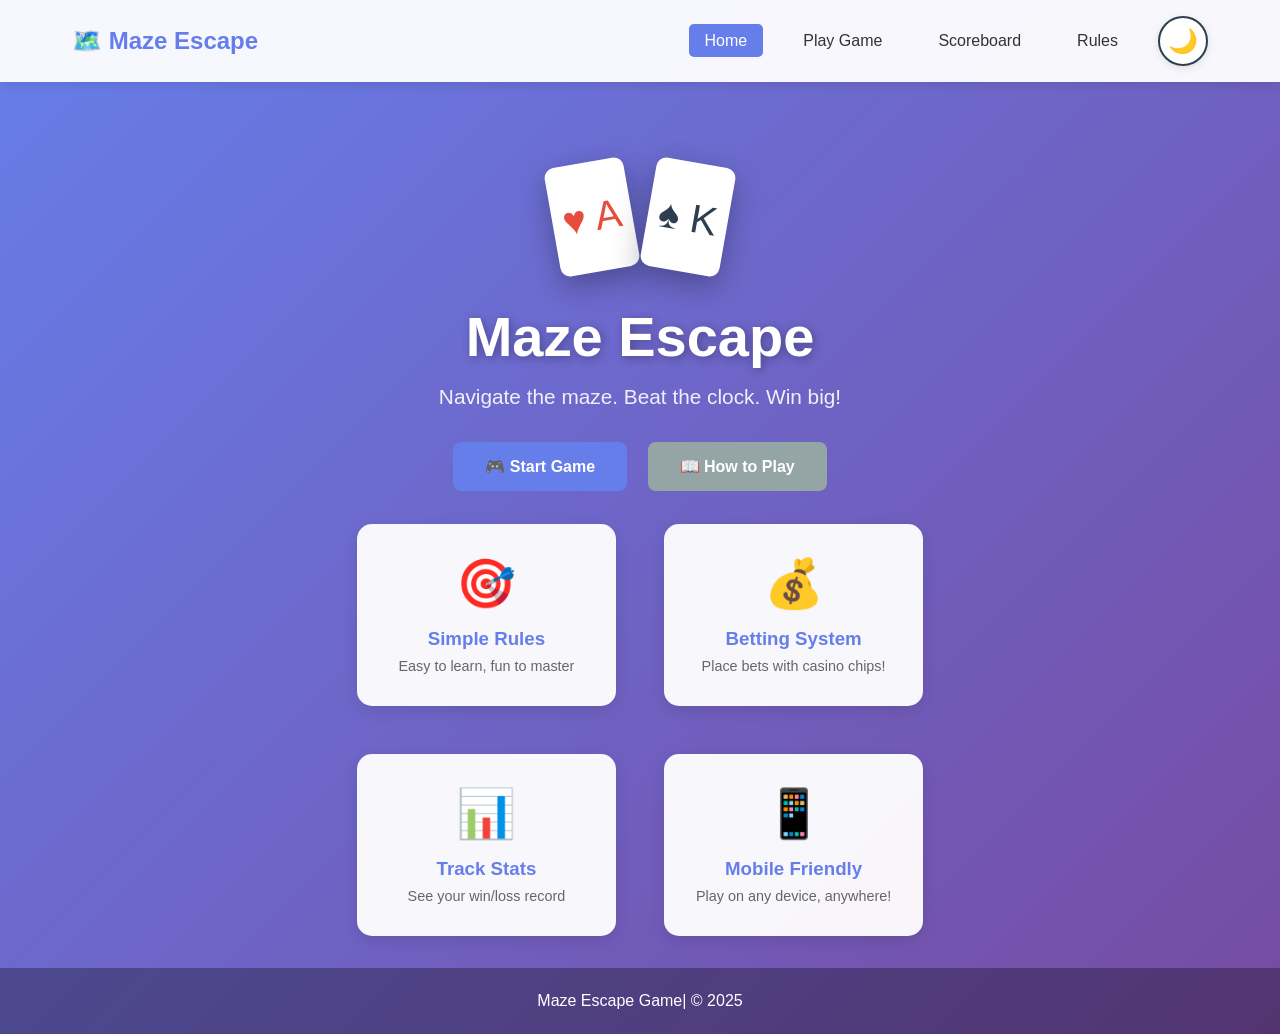
==== index.html @ 045ad128 "The First Commit" ====
<!DOCTYPE html>
<html lang="en">

<head>
    <meta charset="UTF-8">
    <meta name="viewport" content="width=device-width, initial-scale=1.0">
    <title>Home</title>
    <link rel="stylesheet" href="css/main.css">
    <link rel="stylesheet" href="css/home.css">
</head>

<body>

    <nav class="navbar">
        <div class="nav-container">
            <h1 class="nav-logo">🗺️ Maze Escape</h1>
            <ul class="nav-menu">
                <li><a href="index.html" class="active">Home</a></li>
                <li><a href="game.html">Play Game</a></li>
                <li><a href="scoreboard.html">Scoreboard</a></li>
                <li><a href="rules.html">Rules</a></li>
                <li><button class="theme-toggle" onclick="toggleTheme()" id="theme-toggle"
                        title="Toggle Dark Mode">🌙</button></li>
            </ul>
        </div>
    </nav>

    <main class="home-container">
        <div class="hero-section">
            <div class="cards-display">
                <div class="card-fancy red">♥️ A</div>
                <div class="card-fancy black">♠️ K</div>
            </div>
            
            <h1 class="game-title">Maze Escape</h1>
            <p class="game-tagline">Navigate the maze. Beat the clock. Win big!</p>
            
            <div>
                <a href="game.html" class="btn btn-primary">🎮 Start Game</a>
                <a href="rules.html" class="btn btn-secondary">📖 How to Play</a>
            </div>

            <!-- <div class="hero-content">

                <div class="hero-image">
                    <img src="images/maze-boy-image-removebg-preview.png" alt="Boy running into maze">
                </div>

                <div class="hero-text">
                    <h1 class="game-title">Maze Escape</h1>
                    <p class="game-tagline">
                        Navigate the maze. Beat the clock. Win big!
                    </p>

                    <div>
                        <a href="game.html" class="btn btn-primary">🎮 Start Game</a>
                        <a href="rules.html" class="btn btn-secondary">📖 How to Play</a>
                    </div>
                </div>

            </div> -->

            <div class="features">
                <div class="feature">
                    <span class="feature-icon">🎯</span>
                    <h3>Simple Rules</h3>
                    <p>Easy to learn, fun to master</p>
                </div>
                <div class="feature">
                    <span class="feature-icon">💰</span>
                    <h3>Betting System</h3>
                    <p>Place bets with casino chips!</p>
                </div>
                <div class="feature">
                    <span class="feature-icon">📊</span>
                    <h3>Track Stats</h3>
                    <p>See your win/loss record</p>
                </div>
                <div class="feature">
                    <span class="feature-icon">📱</span>
                    <h3>Mobile Friendly</h3>
                    <p>Play on any device, anywhere!</p>
                </div>
            </div>
        </div>
    </main>

    <footer class="footer">
        <p>Maze Escape Game| © 2025</p>
    </footer>

</body>

</html>
---- css/main.css ----
/* ===== RESET & BASE ===== */
* {
    margin: 0;
    padding: 0;
    box-sizing: border-box;
}

:root {
    /* Light Mode Colors */
    --bg-gradient-start: #667eea;
    --bg-gradient-end: #764ba2;
    --nav-bg: rgba(255, 255, 255, 0.95);
    --nav-text: #333;
    --card-bg: white;
    --card-border: #2c3e50;
    --text-primary: #2c3e50;
    --text-secondary: #666;
    --section-bg: white;
    --section-bg-alt: rgba(255, 255, 255, 0.95);
    --message-bg: #ecf0f1;
    --shadow-color: rgba(0, 0, 0, 0.1);
    --shadow-color-heavy: rgba(0, 0, 0, 0.2);
}

[data-theme="dark"] {
    /* Dark Mode Colors */
    --bg-gradient-start: #1a1a2e;
    --bg-gradient-end: #16213e;
    --nav-bg: rgba(30, 30, 46, 0.95);
    --nav-text: #e0e0e0;
    --card-bg: #2d2d44;
    --card-border: #4a4a6a;
    --text-primary: #e0e0e0;
    --text-secondary: #b0b0b0;
    --section-bg: #1e1e2e;
    --section-bg-alt: rgba(30, 30, 46, 0.95);
    --message-bg: #2d2d44;
    --shadow-color: rgba(0, 0, 0, 0.3);
    --shadow-color-heavy: rgba(0, 0, 0, 0.5);
}

body {
    font-family: 'Segoe UI', Tahoma, Geneva, Verdana, sans-serif;
    background: linear-gradient(135deg, var(--bg-gradient-start) 0%, var(--bg-gradient-end) 100%);
    min-height: 100vh;
    color: var(--text-primary);
    transition: background 0.3s ease;
    display: flex;
    flex-direction: column;
}

/* ===== NAVIGATION ===== */
.navbar {
    background: var(--nav-bg);
    box-shadow: 0 2px 10px var(--shadow-color);
    position: sticky;
    top: 0;
    z-index: 100;
    transition: background 0.3s ease;
}

.nav-container {
    max-width: 1200px;
    margin: 0 auto;
    padding: 1rem 2rem;
    display: flex;
    justify-content: space-between;
    align-items: center;
    flex-wrap: wrap;
}

.nav-logo {
    font-size: 1.5rem;
    color: #667eea;
    font-weight: bold;
}

.nav-menu {
    display: flex;
    list-style: none;
    gap: 1.5rem;
    flex-wrap: wrap;
    align-items: center;
}

.nav-menu a {
    text-decoration: none;
    color: var(--nav-text);
    font-weight: 500;
    padding: 0.5rem 1rem;
    border-radius: 5px;
    transition: all 0.3s;
}

.nav-menu a:hover {
    background: #667eea;
    color: white;
}

.nav-menu a.active {
    background: #667eea;
    color: white;
}

/* ===== DARK MODE TOGGLE ===== */
.theme-toggle {
    background: var(--card-bg);
    border: 2px solid var(--card-border);
    color: var(--text-primary);
    width: 50px;
    height: 50px;
    border-radius: 50%;
    display: flex;
    align-items: center;
    justify-content: center;
    cursor: pointer;
    font-size: 1.5rem;
    transition: all 0.3s;
    box-shadow: 0 2px 8px var(--shadow-color);
}

.theme-toggle:hover {
    transform: rotate(180deg) scale(1.1);
    box-shadow: 0 4px 12px var(--shadow-color-heavy);
}

/* ===== BUTTONS ===== */
.btn {
    padding: 1rem 2rem;
    border: none;
    border-radius: 8px;
    font-size: 1rem;
    font-weight: 600;
    cursor: pointer;
    transition: all 0.3s;
    margin: 0.5rem;
    text-decoration: none;
}

.btn-primary {
    background: #667eea;
    color: white;
}

.btn-primary:hover {
    background: #5568d3;
    transform: translateY(-2px);
    box-shadow: 0 5px 15px rgba(102, 126, 234, 0.4);
}

.btn-secondary {
    background: #95a5a6;
    color: white;
}

.btn-secondary:hover {
    background: #7f8c8d;
}

.btn-success {
    background: #2ecc71;
    color: white;
}

.btn-success:hover {
    background: #27ae60;
}

.btn-warning {
    background: #f39c12;
    color: white;
}

.btn-warning:hover {
    background: #e67e22;
}

.btn-danger {
    background: #e74c3c;
    color: white;
}

.btn:disabled {
    opacity: 0.5;
    cursor: not-allowed;
    transform: none !important;
}

/* ===== FOOTER ===== */
.footer {
    background: rgba(0,0,0,0.3);
    color: white;
    text-align: center;
    padding: 1.5rem;
    margin-top: auto;
}

/* ===== RESPONSIVE ===== */
@media (max-width: 768px) {
    .nav-container {
        flex-direction: column;
        gap: 1rem;
    }

    .nav-menu {
        flex-direction: column;
        gap: 0.5rem;
        width: 100%;
        text-align: center;
    }

    .btn {
        width: 100%;
    }
}
---- css/home.css ----
/* ===== HOME PAGE ===== */
.home-container {
    flex: 1;
    display: flex;
    align-items: center;
    justify-content: center;
    padding: 2rem;
    margin-top: 3rem;
}

.hero-section {
    text-align: center;
    max-width: 800px;
}

.cards-display {
    display: flex;
    justify-content: center;
    gap: 1rem;
    margin-bottom: 2rem;
}

.card-fancy {
    width: 80px;
    height: 110px;
    background: white;
    border-radius: 10px;
    display: flex;
    align-items: center;
    justify-content: center;
    font-size: 2.5rem;
    box-shadow: 0 10px 30px rgba(0,0,0,0.3);
    animation: float 3s ease-in-out infinite;
}

.card-fancy.red {
    color: #e74c3c;
}

.card-fancy.black {
    color: #2c3e50;
}

.card-fancy:nth-child(1) {
    transform: rotate(-10deg);
}

.card-fancy:nth-child(2) {
    transform: rotate(10deg);
    animation-delay: 0.5s;
}

@keyframes float {
    0%, 100% { transform: translateY(0) rotate(-10deg); }
    50% { transform: translateY(-20px) rotate(-10deg); }
}

.game-title {
    font-size: 3.5rem;
    color: white;
    margin-bottom: 1rem;
    text-shadow: 2px 2px 10px rgba(0,0,0,0.3);
}

.game-tagline {
    font-size: 1.3rem;
    color: rgba(255,255,255,0.9);
    margin-bottom: 3rem;
}

.features {
    display: grid;
    grid-template-columns: repeat(2, 1fr);  /* Always 2 per row */
    gap: 3rem;
    margin-top: 3rem;
}

.feature {
    background: var(--section-bg-alt);
    padding: 2rem;
    border-radius: 15px;
    box-shadow: 0 5px 15px var(--shadow-color);
    transition: all 0.3s;
}

.feature-icon {
    font-size: 3rem;
    display: block;
    margin-bottom: 1rem;
}

.feature h3 {
    color: #667eea;
    margin-bottom: 0.5rem;
}

.feature p {
    color: var(--text-secondary);
    font-size: 0.9rem;
}

@media (max-width: 768px) {
    .game-title {
        font-size: 2.5rem;
    }
}
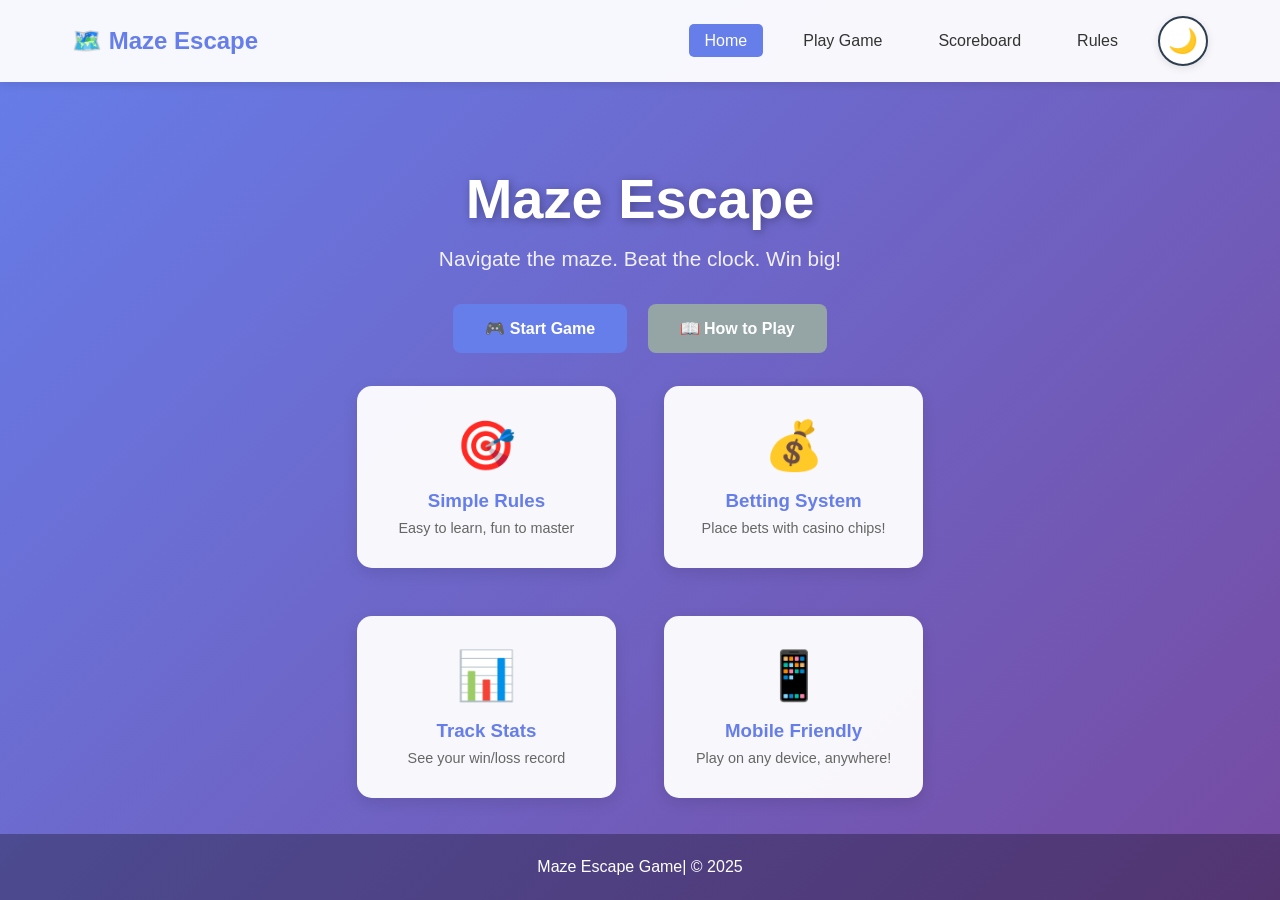
==== commit 22eefdf0: "Update with game.html and game.css" ====
--- a/index.html
+++ b/index.html
@@ -27,10 +27,6 @@
 
     <main class="home-container">
         <div class="hero-section">
-            <div class="cards-display">
-                <div class="card-fancy red">♥️ A</div>
-                <div class="card-fancy black">♠️ K</div>
-            </div>
             
             <h1 class="game-title">Maze Escape</h1>
             <p class="game-tagline">Navigate the maze. Beat the clock. Win big!</p>
@@ -40,25 +36,6 @@
                 <a href="rules.html" class="btn btn-secondary">📖 How to Play</a>
             </div>
 
-            <!-- <div class="hero-content">
-
-                <div class="hero-image">
-                    <img src="images/maze-boy-image-removebg-preview.png" alt="Boy running into maze">
-                </div>
-
-                <div class="hero-text">
-                    <h1 class="game-title">Maze Escape</h1>
-                    <p class="game-tagline">
-                        Navigate the maze. Beat the clock. Win big!
-                    </p>
-
-                    <div>
-                        <a href="game.html" class="btn btn-primary">🎮 Start Game</a>
-                        <a href="rules.html" class="btn btn-secondary">📖 How to Play</a>
-                    </div>
-                </div>
-
-            </div> -->
 
             <div class="features">
                 <div class="feature">
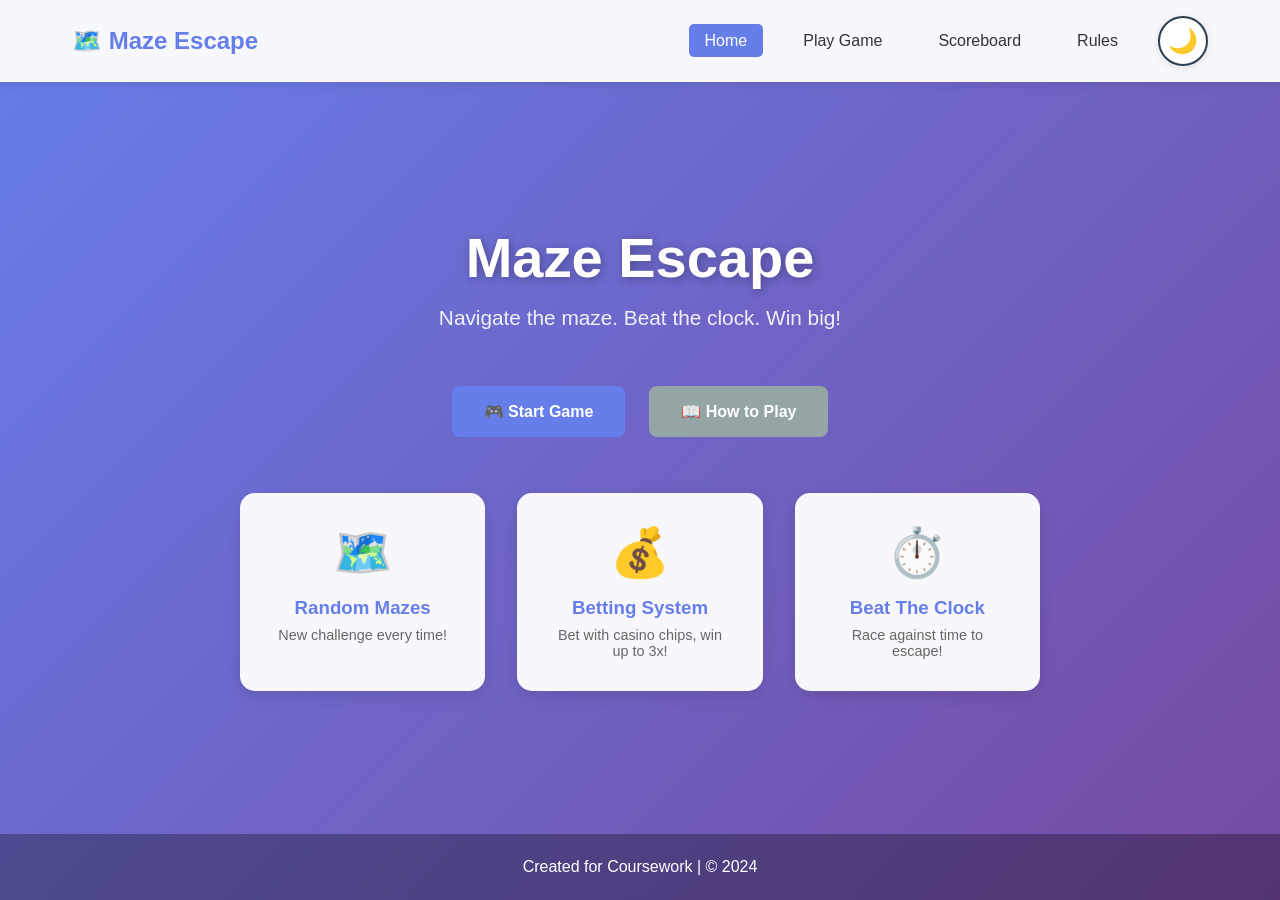
==== commit 208ba996: "Update with mobile responsive view" ====
--- a/index.html
+++ b/index.html
@@ -1,26 +1,30 @@
 <!DOCTYPE html>
 <html lang="en">
-
 <head>
     <meta charset="UTF-8">
     <meta name="viewport" content="width=device-width, initial-scale=1.0">
-    <title>Home</title>
+    <title>Maze Escape - Home</title>
     <link rel="stylesheet" href="css/main.css">
     <link rel="stylesheet" href="css/home.css">
 </head>
-
 <body>
-
     <nav class="navbar">
         <div class="nav-container">
             <h1 class="nav-logo">🗺️ Maze Escape</h1>
-            <ul class="nav-menu">
+
+            <!-- Hamburger button -->
+            <button class="hamburger" id="hamburger" onclick="toggleMenu()" aria-label="Toggle menu">
+                <span></span>
+                <span></span>
+                <span></span>
+            </button>
+
+            <ul class="nav-menu" id="nav-menu">
                 <li><a href="index.html" class="active">Home</a></li>
                 <li><a href="game.html">Play Game</a></li>
                 <li><a href="scoreboard.html">Scoreboard</a></li>
                 <li><a href="rules.html">Rules</a></li>
-                <li><button class="theme-toggle" onclick="toggleTheme()" id="theme-toggle"
-                        title="Toggle Dark Mode">🌙</button></li>
+                <li><button class="theme-toggle" onclick="toggleTheme()" id="theme-toggle" title="Toggle Dark Mode">🌙</button></li>
             </ul>
         </div>
     </nav>
@@ -31,41 +35,35 @@
             <h1 class="game-title">Maze Escape</h1>
             <p class="game-tagline">Navigate the maze. Beat the clock. Win big!</p>
             
-            <div>
+            <div class="btn-group">
                 <a href="game.html" class="btn btn-primary">🎮 Start Game</a>
                 <a href="rules.html" class="btn btn-secondary">📖 How to Play</a>
             </div>
-
-
+            
             <div class="features">
                 <div class="feature">
-                    <span class="feature-icon">🎯</span>
-                    <h3>Simple Rules</h3>
-                    <p>Easy to learn, fun to master</p>
+                    <span class="feature-icon">🗺️</span>
+                    <h3>Random Mazes</h3>
+                    <p>New challenge every time!</p>
                 </div>
                 <div class="feature">
                     <span class="feature-icon">💰</span>
                     <h3>Betting System</h3>
-                    <p>Place bets with casino chips!</p>
+                    <p>Bet with casino chips, win up to 3x!</p>
                 </div>
                 <div class="feature">
-                    <span class="feature-icon">📊</span>
-                    <h3>Track Stats</h3>
-                    <p>See your win/loss record</p>
-                </div>
-                <div class="feature">
-                    <span class="feature-icon">📱</span>
-                    <h3>Mobile Friendly</h3>
-                    <p>Play on any device, anywhere!</p>
+                    <span class="feature-icon">⏱️</span>
+                    <h3>Beat The Clock</h3>
+                    <p>Race against time to escape!</p>
                 </div>
             </div>
         </div>
     </main>
 
     <footer class="footer">
-        <p>Maze Escape Game| © 2025</p>
+        <p>Created for Coursework | © 2024</p>
     </footer>
 
+    <script src="js/main.js"></script>
 </body>
-
 </html>
--- a/css/main.css
+++ b/css/main.css
@@ -102,7 +102,7 @@
     color: white;
 }
 
-/* ===== DARK MODE TOGGLE ===== */
+
 .theme-toggle {
     background: var(--card-bg);
     border: 2px solid var(--card-border);
@@ -124,7 +124,7 @@
     box-shadow: 0 4px 12px var(--shadow-color-heavy);
 }
 
-/* ===== BUTTONS ===== */
+
 .btn {
     padding: 1rem 2rem;
     border: none;
@@ -186,7 +186,7 @@
     transform: none !important;
 }
 
-/* ===== FOOTER ===== */
+
 .footer {
     background: rgba(0,0,0,0.3);
     color: white;
@@ -195,21 +195,108 @@
     margin-top: auto;
 }
 
-/* ===== RESPONSIVE ===== */
+
+.hamburger {
+    display: none;
+    flex-direction: column;
+    justify-content: center;
+    gap: 5px;
+    background: none;
+    border: none;
+    cursor: pointer;
+    padding: 6px;
+    border-radius: 6px;
+    transition: background 0.2s;
+}
+
+.hamburger:hover {
+    background: rgba(102, 126, 234, 0.1);
+}
+
+.hamburger span {
+    display: block;
+    width: 24px;
+    height: 2.5px;
+    background: var(--nav-text);
+    border-radius: 3px;
+    transition: all 0.3s ease;
+    transform-origin: center;
+}
+
+/* animation  */
+.hamburger.active span:nth-child(1) {
+    transform: translateY(7.5px) rotate(45deg);
+}
+.hamburger.active span:nth-child(2) {
+    opacity: 0;
+    transform: scaleX(0);
+}
+.hamburger.active span:nth-child(3) {
+    transform: translateY(-7.5px) rotate(-45deg);
+}
+
+/* Responsive for mobile view  */
 @media (max-width: 768px) {
     .nav-container {
+        flex-wrap: nowrap;
+        padding: 0.85rem 1.25rem;
+        position: relative;
+    }
+
+    .hamburger {
+        display: flex;
+    }
+
+    /* Hide nav menu by default on mobile */
+    .nav-menu {
+        display: none;
         flex-direction: column;
-        gap: 1rem;
-    }
-
-    .nav-menu {
-        flex-direction: column;
-        gap: 0.5rem;
+        gap: 0.25rem;
+        position: absolute;
+        top: 100%;
+        left: 0;
+        right: 0;
+        background: var(--nav-bg);
+        box-shadow: 0 8px 20px var(--shadow-color-heavy);
+        padding: 1rem;
+        z-index: 99;
+        border-top: 1px solid rgba(102,126,234,0.15);
+    }
+
+    .nav-menu.open {
+        display: flex;
+    }
+
+    .nav-menu li {
         width: 100%;
-        text-align: center;
+    }
+
+    .nav-menu a {
+        display: block;
+        width: 100%;
+        padding: 0.75rem 1rem;
+        border-radius: 8px;
+        font-size: 1rem;
+        text-align: left;
+    }
+
+    /* Theme toggle sits at the bottom of the dropdown */
+    .nav-menu li:last-child {
+        border-top: 1px solid rgba(102,126,234,0.15);
+        margin-top: 0.5rem;
+        padding-top: 0.5rem;
+        display: flex;
+        justify-content: flex-start;
+    }
+
+    .theme-toggle {
+        width: 42px;
+        height: 42px;
+        font-size: 1.3rem;
     }
 
     .btn {
         width: 100%;
-    }
-}
+        margin: 0;
+    }
+}
--- a/css/home.css
+++ b/css/home.css
@@ -5,12 +5,19 @@
     align-items: center;
     justify-content: center;
     padding: 2rem;
-    margin-top: 3rem;
 }
 
 .hero-section {
     text-align: center;
     max-width: 800px;
+}
+
+.btn-group {
+    display: flex;
+    flex-wrap: wrap;
+    justify-content: center;
+    gap: 0.5rem;
+    margin-bottom: 1rem;
 }
 
 .cards-display {
@@ -20,40 +27,6 @@
     margin-bottom: 2rem;
 }
 
-.card-fancy {
-    width: 80px;
-    height: 110px;
-    background: white;
-    border-radius: 10px;
-    display: flex;
-    align-items: center;
-    justify-content: center;
-    font-size: 2.5rem;
-    box-shadow: 0 10px 30px rgba(0,0,0,0.3);
-    animation: float 3s ease-in-out infinite;
-}
-
-.card-fancy.red {
-    color: #e74c3c;
-}
-
-.card-fancy.black {
-    color: #2c3e50;
-}
-
-.card-fancy:nth-child(1) {
-    transform: rotate(-10deg);
-}
-
-.card-fancy:nth-child(2) {
-    transform: rotate(10deg);
-    animation-delay: 0.5s;
-}
-
-@keyframes float {
-    0%, 100% { transform: translateY(0) rotate(-10deg); }
-    50% { transform: translateY(-20px) rotate(-10deg); }
-}
 
 .game-title {
     font-size: 3.5rem;
@@ -70,8 +43,8 @@
 
 .features {
     display: grid;
-    grid-template-columns: repeat(2, 1fr);  /* Always 2 per row */
-    gap: 3rem;
+    grid-template-columns: repeat(3, 1fr);
+    gap: 2rem;
     margin-top: 3rem;
 }
 
@@ -103,4 +76,38 @@
     .game-title {
         font-size: 2.5rem;
     }
-}
+
+    /* Stack cards vertically */
+    .cards-display {
+        flex-direction: column;
+        align-items: center;
+        gap: 1.5rem;
+        margin-bottom: 2rem;
+    }
+
+    .game-tagline {
+        font-size: 1.1rem;
+        margin-bottom: 2rem;
+    }
+
+    /* Stack buttons full width */
+    .btn-group {
+        flex-direction: column;
+        align-items: stretch;
+        padding: 0 1rem;
+    }
+
+    .features {
+        grid-template-columns: 1fr;
+        gap: 1rem;
+        margin-top: 2rem;
+    }
+
+    .feature {
+        padding: 1.5rem;
+    }
+
+    .feature-icon {
+        font-size: 2.5rem;
+    }
+}
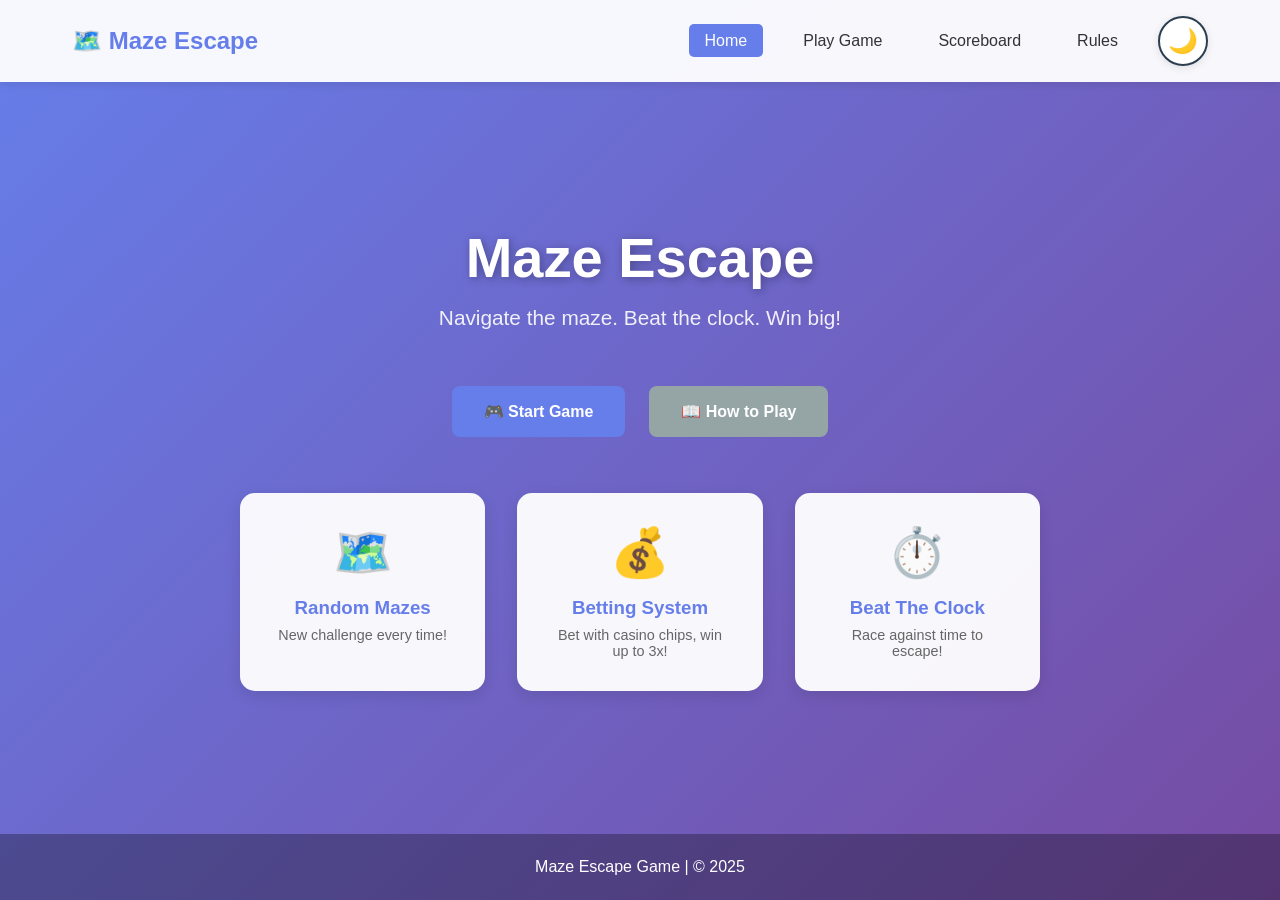
==== commit 6f247632: "Change footer" ====
--- a/index.html
+++ b/index.html
@@ -61,7 +61,7 @@
     </main>
 
     <footer class="footer">
-        <p>Created for Coursework | © 2024</p>
+        <p>Maze Escape Game | © 2025</p>
     </footer>
 
     <script src="js/main.js"></script>
--- a/css/main.css
+++ b/css/main.css
@@ -28,7 +28,7 @@
     --bg-gradient-end: #16213e;
     --nav-bg: rgba(30, 30, 46, 0.95);
     --nav-text: #e0e0e0;
-    --card-bg: #2d2d44;
+    --card-bg: #4f4f58;
     --card-border: #4a4a6a;
     --text-primary: #e0e0e0;
     --text-secondary: #b0b0b0;
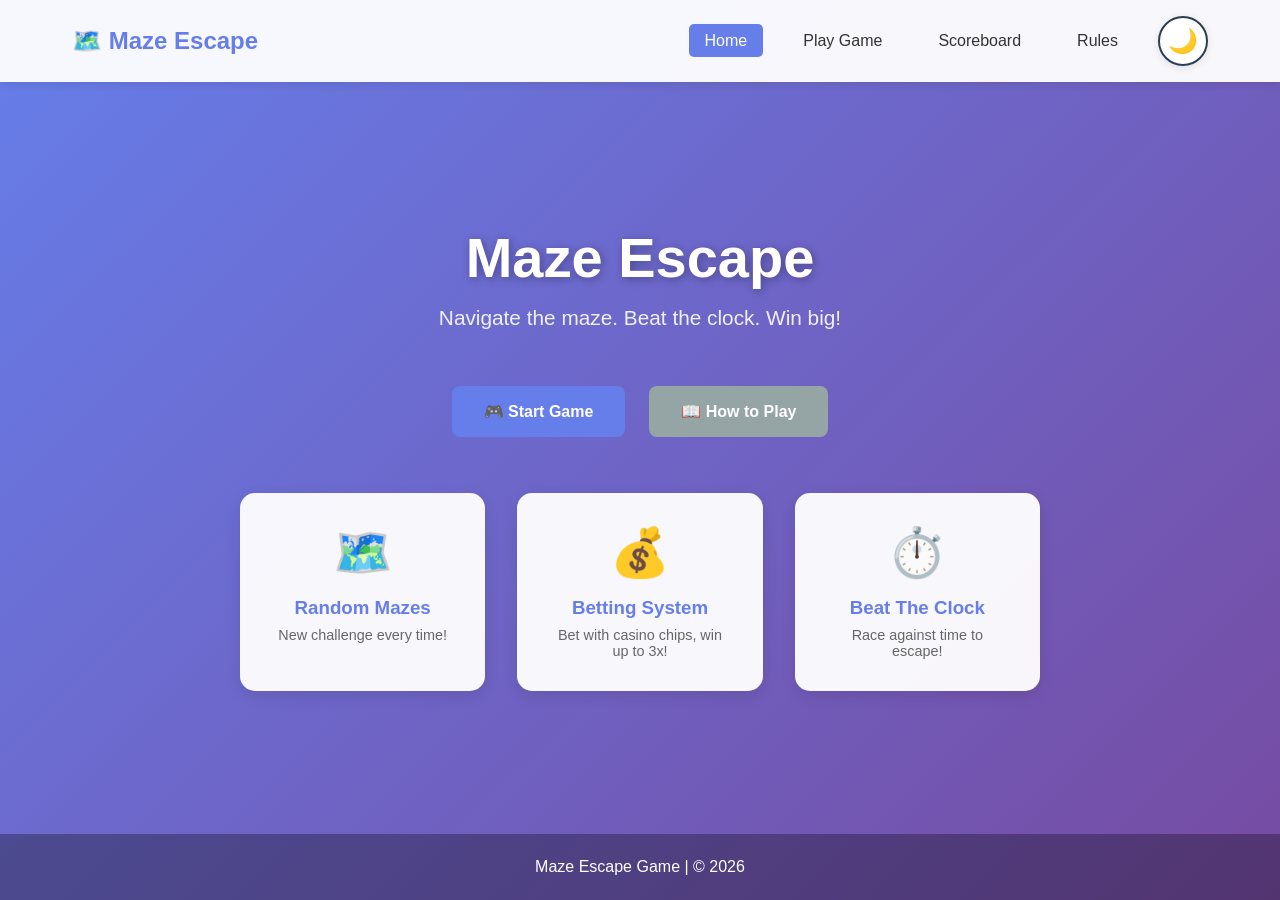
==== commit 4bccc306: "Update and clean up" ====
--- a/index.html
+++ b/index.html
@@ -61,7 +61,7 @@
     </main>
 
     <footer class="footer">
-        <p>Maze Escape Game | © 2025</p>
+        <p>Maze Escape Game | © 2026</p>
     </footer>
 
     <script src="js/main.js"></script>
